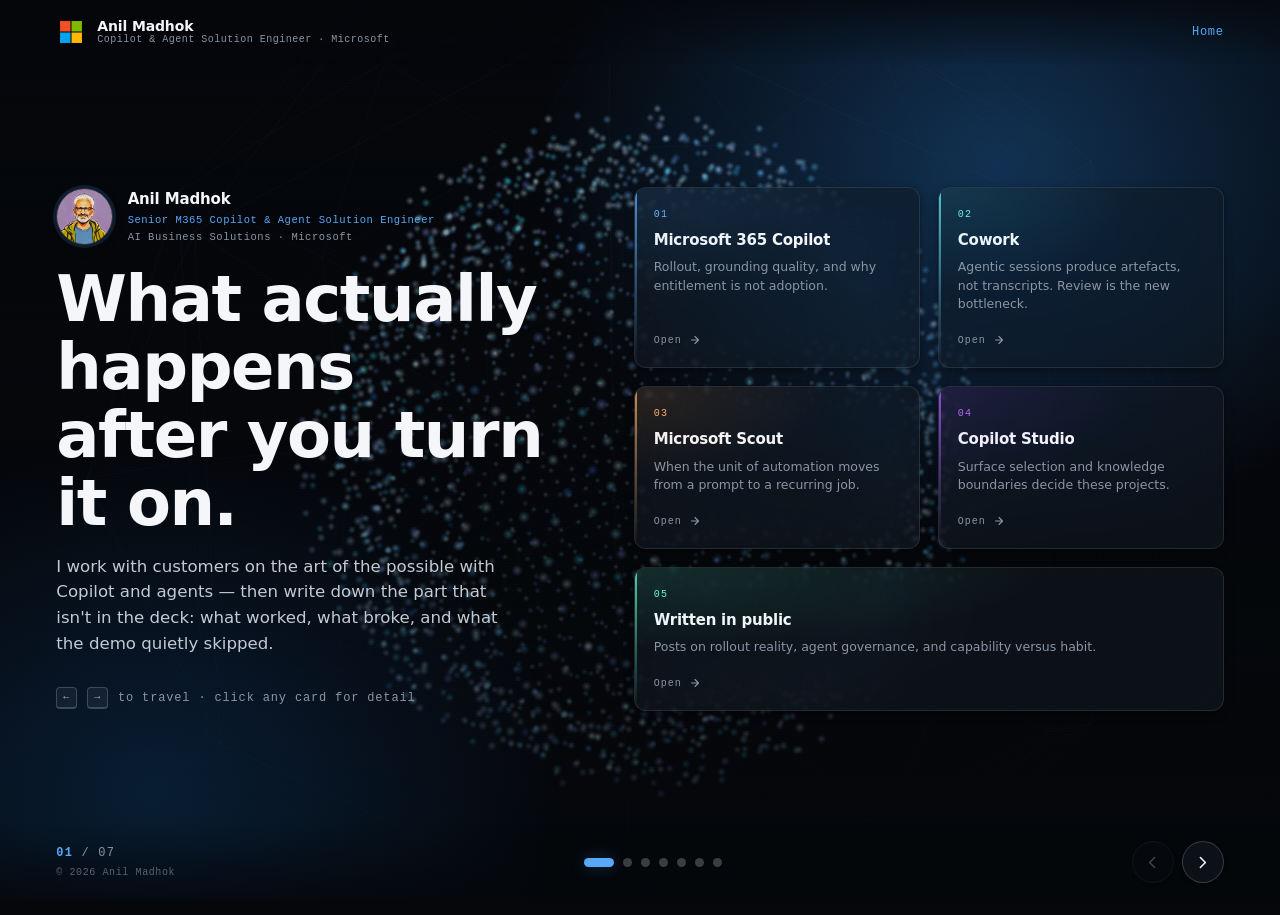
==== index.html @ be5ecc29 "Add embedded Cowork video to website - Add local MP4 asset under assets/video  - Add Cowork slide ca" ====
<!DOCTYPE html>
<html lang="en">
<head>
<meta charset="UTF-8" />
<meta name="viewport" content="width=device-width, initial-scale=1, viewport-fit=cover" />
<title>Anil Madhok — Copilot, Cowork and agents in the field</title>
<meta name="description" content="Senior M365 Copilot &amp; Agent Solution Engineer at Microsoft. Field notes from deploying Microsoft 365 Copilot, Cowork, Microsoft Scout and Copilot Studio — what worked, what broke, and what the demo quietly skipped." />
<meta name="author" content="Anil Madhok" />
<meta name="copyright" content="Anil Madhok" />
<meta name="theme-color" content="#05070b" />
<meta name="color-scheme" content="dark" />
<link rel="canonical" href="https://anil-madhok.uk/" />

<meta property="og:type" content="website" />
<meta property="og:site_name" content="Anil Madhok" />
<meta property="og:url" content="https://anil-madhok.uk/" />
<meta property="og:title" content="Anil Madhok — Copilot, Cowork and agents in the field" />
<meta property="og:description" content="What actually happens after you turn it on. Field notes from deploying Copilot and agents in real tenants." />
<meta property="og:image" content="https://anil-madhok.uk/assets/og.jpg" />
<meta property="og:image:width" content="1200" />
<meta property="og:image:height" content="630" />
<meta property="og:image:type" content="image/jpeg" />
<meta property="og:image:alt" content="Anil Madhok, Senior M365 Copilot and Agent Solution Engineer at Microsoft — what actually happens after you turn it on." />
<meta name="twitter:card" content="summary_large_image" />
<meta name="twitter:title" content="Anil Madhok — Copilot, Cowork and agents in the field" />
<meta name="twitter:description" content="What actually happens after you turn it on. Field notes from deploying Copilot and agents in real tenants." />
<meta name="twitter:image" content="https://anil-madhok.uk/assets/og.jpg" />

<script type="application/ld+json">
{
  "@context": "https://schema.org",
  "@type": "Person",
  "name": "Anil Madhok",
  "url": "https://anil-madhok.uk/",
  "image": "https://anil-madhok.uk/assets/anil.jpg",
  "jobTitle": "Senior M365 Copilot & Agent Solution Engineer",
  "description": "Helps enterprise and financial services customers move Microsoft 365 Copilot and agents from pilot to governed production — adoption, grounding quality, measurement and governance.",
  "worksFor": { "@type": "Organization", "name": "Microsoft" },
  "sameAs": ["https://www.linkedin.com/in/anilmadhok/"],
  "knowsAbout": [
    "Microsoft 365 Copilot",
    "Copilot Studio",
    "Microsoft Cowork",
    "Microsoft Scout",
    "Agent 365",
    "AI governance",
    "AI adoption",
    "Microsoft Purview",
    "Financial services"
  ]
}
</script>

<link rel="icon" href="data:image/svg+xml,%3Csvg xmlns='http://www.w3.org/2000/svg' viewBox='0 0 32 32'%3E%3Crect width='32' height='32' rx='8' fill='%232899F5'/%3E%3Cpath d='M9 22 L16 10 L23 22' stroke='%23041018' stroke-width='2.8' fill='none' stroke-linecap='round' stroke-linejoin='round'/%3E%3C/svg%3E" />
<link rel="stylesheet" href="css/deck.css?v=bce8e9ee" />
</head>

<body>
<a class="skip" href="#deck">Skip to content</a>

<!-- atmosphere: WebGL scene, hue veil, grain -->
<canvas id="bg" aria-hidden="true"></canvas>
<div class="veil" aria-hidden="true"></div>
<div class="grain" aria-hidden="true"></div>

<header class="chrome">
  <a class="brand" href="#home">
    <span class="mark" aria-hidden="true">
      <svg viewBox="0 0 23 23" width="24" height="24" role="img" aria-label="Microsoft">
        <rect x="1"  y="1"  width="10" height="10" fill="#F25022" />
        <rect x="12" y="1"  width="10" height="10" fill="#7FBA00" />
        <rect x="1"  y="12" width="10" height="10" fill="#00A4EF" />
        <rect x="12" y="12" width="10" height="10" fill="#FFB900" />
      </svg>
    </span>
    <span class="brand-txt">
      <strong>Anil Madhok</strong>
      <small>Copilot &amp; Agent Solution Engineer · Microsoft</small>
    </span>
  </a>
  <div class="chrome-right">
    <span class="now" id="now">Home</span>
  </div>
</header>

<main class="deck" id="deck" aria-roledescription="slide deck" aria-label="Field notes deck"></main>

<nav class="rail" aria-label="Deck navigation">
  <span class="rail-left">
    <span class="counter" id="counter">01 / 07</span>
    <small class="copyright">&copy; <span id="year">2026</span> Anil Madhok</small>
  </span>
  <div class="dots" id="dots" role="group" aria-label="Slides"></div>
  <div class="arrows">
    <button class="arrow" id="prev" type="button" aria-label="Previous slide"></button>
    <button class="arrow" id="next" type="button" aria-label="Next slide"></button>
  </div>
</nav>

<div class="modal" id="modal" role="dialog" aria-modal="true" aria-labelledby="m-title" aria-hidden="true">
  <div class="modal-scrim"></div>
  <div class="modal-card">
    <div class="modal-head">
      <div>
        <p class="modal-meta" id="m-meta"></p>
        <h2 id="m-title"></h2>
      </div>
      <button class="modal-close" id="m-close" type="button" aria-label="Close"></button>
    </div>
    <div class="modal-body" id="m-body"></div>
    <div class="modal-foot" id="m-foot"></div>
  </div>
</div>

<p class="sr" id="live" aria-live="polite" role="status"></p>

<!-- ── Analytics ───────────────────────────────────────────────────────────
     GoatCounter — cookieless, ~3.5 KB, no consent banner needed under
     UK PECR/GDPR because it sets no cookies and stores no personal data.

     SETUP: register the site at https://www.goatcounter.com, then put your
     code below — the "xxxx" in xxxx.goatcounter.com. While GC_CODE is empty
     nothing loads and __track() is a no-op, so the deck runs unchanged.

     Slide and card views are sent as EVENTS, not pageviews, so they stay in
     GoatCounter's Events tab and never inflate the visit count. Each is
     counted once per page load — the question worth answering is "what share
     of visitors reached this slide", not how often someone swiped back.
--------------------------------------------------------------------------- -->
<script>
(function () {
  var GC_CODE = "magicman12";   /* <-- your GoatCounter code goes here */

  var pending = [], ready = false, seen = {};

  function send(path, title) {
    try {
      window.goatcounter.count({ path: path, title: title || path, event: true });
    } catch (e) { /* analytics must never break the deck */ }
  }

  /* Deduped per page load, and safe to call before the async script lands —
     early calls queue and flush on load, so the first slide is never lost. */
  window.__track = function (path, title) {
    if (!GC_CODE || !path || seen[path]) return;
    seen[path] = 1;
    if (ready) send(path, title);
    else if (pending.length < 60) pending.push([path, title]);
  };

  if (!GC_CODE) return;

  var s = document.createElement("script");
  s.async = true;
  s.src = "https://gc.zgo.at/count.js";
  s.setAttribute("data-goatcounter", "https://" + GC_CODE + ".goatcounter.com/count");
  s.onload = function () {
    ready = true;
    for (var i = 0; i < pending.length; i++) send(pending[i][0], pending[i][1]);
    pending.length = 0;
  };
  document.head.appendChild(s);
})();
</script>

<script src="data/content.js?v=f97c8c52"></script>
<script src="js/deck.js?v=a010d265"></script>
<!-- three.js is 654 KB — 85% of the payload — and the deck is fully usable
     without it (the CSS veil is a complete fallback). Load it after the
     content has painted, then attach the atmosphere. -->
<script>
  window.addEventListener("load", function () {
    var s = document.createElement("script");
    s.src = "vendor/three.min.js?v=ccabb6c3";
    s.onload = function () {
      var t = document.createElement("script");
      t.src = "js/scene.js?v=825101ad";
      t.onload = function () { if (window.__startAtmosphere) window.__startAtmosphere(); };
      document.body.appendChild(t);
    };
    document.body.appendChild(s);
  });
</script>
</body>
</html>
---- css/deck.css ----
/* ===========================================================================
   Anil Madhok — exec deck
   Fluent 2 tokens · dark base · per-slide signature hue · fixed 100vh
   =========================================================================== */

:root {
  /* Fluent type ramp */
  --f-caption2: 10px;
  --f-caption1: 12px;
  --f-body:     14px;
  --f-sub2:     16px;
  --f-sub1:     20px;
  --f-title3:   24px;
  --f-title2:   28px;
  --f-title1:   32px;
  --f-large:    40px;

  /* Fluent corner radii */
  --r-sm: 4px;
  --r-md: 6px;
  --r-lg: 8px;
  --r-xl: 12px;
  --r-circ: 9999px;

  /* Fluent elevation (dark) */
  --sh4:  0 2px 4px rgba(0,0,0,.30), 0 0 2px rgba(0,0,0,.24);
  --sh8:  0 4px 8px rgba(0,0,0,.34), 0 0 2px rgba(0,0,0,.24);
  --sh16: 0 8px 16px rgba(0,0,0,.34), 0 0 2px rgba(0,0,0,.24);
  --sh64: 0 32px 64px rgba(0,0,0,.46), 0 0 8px rgba(0,0,0,.30);

  /* Fluent motion */
  --c-accel:  cubic-bezier(.7,0,1,.5);
  --c-decel:  cubic-bezier(.1,.9,.2,1);
  --c-ease:   cubic-bezier(.33,0,.67,1);
  --c-max:    cubic-bezier(.8,0,.2,1);
  --d-fast:   150ms;
  --d-normal: 200ms;
  --d-gentle: 250ms;
  --d-slow:   300ms;
  --d-slower: 400ms;

  /* Neutrals */
  --bg:        #05070b;
  --fg:        #f4f6f9;
  --fg-2:      #c3cad4;
  --fg-3:      #8b95a3;
  --stroke:    rgba(255,255,255,.10);
  --stroke-2:  rgba(255,255,255,.18);
  --layer:     rgba(20,26,36,.58);
  --layer-2:   rgba(26,33,45,.78);

  /* Signature hue — JS swaps --hue per slide */
  --hue: 210;
  --accent:      hsl(var(--hue) 92% 66%);
  --accent-2:    hsl(var(--hue) 78% 52%);
  --accent-soft: hsl(var(--hue) 92% 66% / .14);
  --accent-line: hsl(var(--hue) 92% 66% / .34);
  --accent-glow: hsl(var(--hue) 95% 58% / .30);

  --sans: "Segoe UI Variable Display", "Segoe UI Variable", "Segoe UI", system-ui, -apple-system, sans-serif;
  --text: "Segoe UI Variable Text", "Segoe UI", system-ui, -apple-system, sans-serif;
  --mono: ui-monospace, "Cascadia Mono", "Cascadia Code", Consolas, monospace;

  --chrome-h: 64px;
  --rail-h: 76px;
  --pad: clamp(24px, 4.4vw, 76px);
}

* { box-sizing: border-box; }

html, body {
  height: 100%;
  margin: 0;
  overflow: hidden;               /* the no-scroll contract */
  overscroll-behavior: none;
}

body {
  background: var(--bg);
  color: var(--fg);
  font-family: var(--text);
  font-size: var(--f-body);
  line-height: 1.5;
  -webkit-font-smoothing: antialiased;
  transition: --hue var(--d-slower) var(--c-ease);
}

h1, h2, h3 { font-family: var(--sans); margin: 0; letter-spacing: -.022em; line-height: 1.06; }
p { margin: 0; }
button { font: inherit; color: inherit; }

:focus-visible {
  outline: 2px solid var(--accent);
  outline-offset: 3px;
  border-radius: var(--r-sm);
}

.skip { position: fixed; left: -9999px; top: 0; z-index: 999;
  background: var(--accent); color: #000; padding: 10px 16px; border-radius: var(--r-md); }
.skip:focus { left: 16px; top: 16px; }

.sr {
  position: absolute; width: 1px; height: 1px; padding: 0; margin: -1px;
  overflow: hidden; clip: rect(0 0 0 0); white-space: nowrap; border: 0;
}

/* ── background layers ───────────────────────────────────── */

#bg {
  position: fixed; inset: 0; z-index: 0;
  display: block; width: 100%; height: 100%;
}

/* Hue veil — also the complete no-WebGL fallback. */
.veil {
  position: fixed; inset: 0; z-index: 1; pointer-events: none;
  background:
    radial-gradient(58% 68% at 78% 18%, var(--accent-glow), transparent 62%),
    radial-gradient(48% 58% at 12% 88%, hsl(var(--hue) 80% 42% / .22), transparent 66%),
    linear-gradient(180deg, rgba(5,7,11,.30), rgba(5,7,11,.86));
  transition: background var(--d-slower) var(--c-ease);
}

.grain {
  position: fixed; inset: 0; z-index: 2; pointer-events: none; opacity: .32;
  background-image:
    repeating-linear-gradient(0deg, rgba(255,255,255,.014) 0 1px, transparent 1px 3px);
}

/* ── chrome ──────────────────────────────────────────────── */

.chrome {
  position: fixed; top: 0; left: 0; right: 0; height: var(--chrome-h);
  z-index: 30; display: flex; align-items: center; gap: 16px;
  padding: 0 var(--pad);
  background: linear-gradient(180deg, rgba(5,7,11,.72), transparent);
  backdrop-filter: blur(2px);
}

.brand { display: flex; align-items: center; gap: 11px; text-decoration: none; color: inherit; }

/* Microsoft logo. Brand guidelines: never recoloured, never distorted, never
   placed inside a tinted container, and given clear space. That is why this
   has no background and no hue transition — unlike every other accent on the
   site, it must stay fixed as the slide colour changes. */
.mark {
  width: 30px; height: 30px; flex: none;
  display: grid; place-items: center;
}
.mark svg { display: block; }

.brand-txt { display: flex; flex-direction: column; line-height: 1.2; }
.brand-txt strong { font-family: var(--sans); font-size: var(--f-body); letter-spacing: -.01em; }
.brand-txt small { font-family: var(--mono); font-size: var(--f-caption2); color: var(--fg-3); letter-spacing: .05em; }

.chrome-right {
  margin-left: auto; display: flex; align-items: center; gap: 14px;
  font-family: var(--mono); font-size: var(--f-caption1); color: var(--fg-3); letter-spacing: .06em;
}
.chrome-right .now { color: var(--accent); }

/* ── deck ────────────────────────────────────────────────── */

.deck { position: relative; z-index: 10; height: 100%; }

.slide {
  position: absolute; inset: 0;
  padding: calc(var(--chrome-h) + clamp(12px, 2.2vh, 30px)) var(--pad) calc(var(--rail-h) + 10px);
  display: grid; align-content: center;
  opacity: 0; visibility: hidden; pointer-events: none;
  transform: translate3d(0, 22px, 0) scale(.985);
  transition:
    opacity var(--d-slow) var(--c-ease),
    transform var(--d-slower) var(--c-decel),
    visibility 0s linear var(--d-slower);
}

.slide.is-active {
  opacity: 1; visibility: visible; pointer-events: auto;
  transform: none;
  transition:
    opacity var(--d-slower) var(--c-decel),
    transform var(--d-slower) var(--c-decel),
    visibility 0s;
}

/* leaving backwards */
.slide.is-prev { transform: translate3d(0, -22px, 0) scale(.985); }

/* ── slide head ──────────────────────────────────────────── */

.kicker {
  font-family: var(--mono); font-size: var(--f-caption1); letter-spacing: .16em;
  text-transform: uppercase; color: var(--accent); margin-bottom: 14px;
  text-wrap: balance;
  transition: color var(--d-slower) var(--c-ease);
}

.s-title {
  font-size: clamp(28px, 4.2vw, 56px); font-weight: 640; white-space: pre-line;
  text-wrap: balance;
}

.s-lede {
  font-size: clamp(15px, 1.25vw, 18px); color: var(--fg-2); line-height: 1.55;
  max-width: 58ch; margin-top: 16px;
}

.s-head { margin-bottom: clamp(18px, 3vh, 38px); }

/* ── home ────────────────────────────────────────────────── */

.slide[data-kind="home"] {
  grid-template-columns: minmax(0, 1fr) minmax(0, 1.15fr);
  gap: clamp(28px, 5vw, 88px);
  align-content: center; align-items: center;
}

.home-copy .s-title { font-size: clamp(34px, 5vw, 68px); font-weight: 680; }
.home-copy .s-lede { font-size: clamp(15px, 1.3vw, 19px); max-width: 44ch; }

/* identity strip — portrait, name, role */
.ident {
  display: flex; align-items: center; gap: 15px;
  margin-bottom: clamp(16px, 2.4vh, 28px);
}
.ident-img {
  width: clamp(52px, 4.4vw, 66px); height: clamp(52px, 4.4vw, 66px);
  border-radius: var(--r-circ); object-fit: cover; flex: none; display: block;
  border: 1px solid var(--stroke-2);
  box-shadow: 0 0 0 3px hsl(var(--hue) 92% 60% / .16), var(--sh8);
  transition: box-shadow var(--d-slower) var(--c-ease);
}
.ident-img.is-off { display: none; }

.ident-txt { display: flex; flex-direction: column; gap: 2px; min-width: 0; }
.ident-txt strong {
  font-family: var(--sans); font-size: clamp(15px, 1.15vw, 17px);
  font-weight: 640; letter-spacing: -.01em;
}
.ident-txt span {
  font-family: var(--mono); font-size: clamp(10.5px, .8vw, 11.5px);
  letter-spacing: .05em; color: var(--fg-3); line-height: 1.42;
}
.ident-txt span:first-of-type { color: var(--accent); transition: color var(--d-slower) var(--c-ease); }

.home-hint {
  margin-top: clamp(20px, 3.4vh, 40px);
  display: flex; align-items: center; gap: 10px;
  font-family: var(--mono); font-size: var(--f-caption1); color: var(--fg-3); letter-spacing: .07em;
}
.home-hint kbd {
  font-family: var(--mono); font-size: 10px;
  border: 1px solid var(--stroke-2); border-bottom-width: 2px; border-radius: var(--r-sm);
  padding: 2px 6px; color: var(--fg-2); background: rgba(255,255,255,.05);
}

/* ── card grids ──────────────────────────────────────────── */

.cards { display: grid; gap: clamp(10px, 1.5vw, 18px); min-height: 0; }
.cards[data-n="2"] { grid-template-columns: repeat(2, minmax(0, 1fr)); }
.cards[data-n="3"] { grid-template-columns: repeat(3, minmax(0, 1fr)); }
.cards[data-n="4"] { grid-template-columns: repeat(4, minmax(0, 1fr)); }
.cards[data-n="5"] { grid-template-columns: repeat(3, minmax(0, 1fr)); }
.cards[data-n="6"] { grid-template-columns: repeat(3, minmax(0, 1fr)); }
.slide[data-kind="home"] .cards { grid-template-columns: repeat(2, minmax(0, 1fr)); }

/* Odd card count on home: let the last one span so the grid reads intentional. */
.slide[data-kind="home"] .cards[data-n="3"] .card:last-child,
.slide[data-kind="home"] .cards[data-n="5"] .card:last-child { grid-column: 1 / -1; }

/* Cards on note slides carry the frame — give them real presence. */
.slide[data-kind="cards"] .card { min-height: clamp(190px, 29vh, 290px); }
.slide[data-kind="cards"] .cards[data-n="5"] .card,
.slide[data-kind="cards"] .cards[data-n="6"] .card { min-height: clamp(150px, 21vh, 210px); }

/* ── dense variant ───────────────────────────────────────
   Same visual language, more of it. Used where the slide is an index
   (Posts) rather than an argument. Four columns, tighter type, and the
   slide head gives up vertical space so the grid can have it.       */

.slide[data-dense] .s-head { margin-bottom: clamp(12px, 1.8vh, 22px); }
.slide[data-dense] .s-title { font-size: clamp(26px, 3.4vw, 44px); }
.slide[data-dense] .s-lede { font-size: clamp(13.5px, 1vw, 15.5px); margin-top: 10px; }
.slide[data-dense] .kicker { margin-bottom: 10px; }

.cards[data-dense] { grid-template-columns: repeat(4, minmax(0, 1fr)) !important; gap: clamp(8px, .85vw, 13px); }

.slide[data-kind="cards"] .cards[data-dense] .card {
  min-height: 0;
  padding: clamp(11px, .95vw, 15px);
  gap: 6px;
  border-radius: var(--r-lg);
}
.cards[data-dense] .c-meta { font-size: 9px; letter-spacing: .1em; }
.cards[data-dense] .c-title {
  font-size: clamp(13px, .95vw, 15px); line-height: 1.2;
  -webkit-line-clamp: 3; line-clamp: 3;
}
.cards[data-dense] .c-teaser {
  font-size: clamp(11.5px, .78vw, 12.5px); line-height: 1.4;
  -webkit-line-clamp: 2; line-clamp: 2;
}
.cards[data-dense] .c-go { padding-top: 7px; font-size: 9px; }
.cards[data-dense] .c-go svg { width: 10px; height: 10px; }
.cards[data-dense] .card::after { width: 2px; }

/* Short viewports: 12 dense rows can't hold meta + title + teaser without
   clipping mid-line. Drop the teaser first (the modal still has it), then
   tighten the title. Better to show less than to show half a sentence. */
@media (max-height: 800px) {
  .cards[data-dense] .c-teaser { display: none; }
  .cards[data-dense] .c-title { -webkit-line-clamp: 2; line-clamp: 2; }
}
@media (max-height: 660px) {
  .slide[data-dense] .s-lede { display: none; }
  .cards[data-dense] .c-title { font-size: 12.5px; }
}

.card {
  position: relative; text-align: left; cursor: pointer;
  display: flex; flex-direction: column; gap: 9px; min-height: 0;
  padding: clamp(14px, 1.5vw, 22px);
  border: 1px solid var(--stroke); border-radius: var(--r-xl);
  background: var(--layer);
  backdrop-filter: blur(22px) saturate(150%);
  box-shadow: var(--sh8);
  overflow: hidden;
  transition:
    transform var(--d-normal) var(--c-decel),
    border-color var(--d-normal) var(--c-ease),
    box-shadow var(--d-normal) var(--c-ease),
    background var(--d-normal) var(--c-ease);
}

/* hue wash keyed to each card's own hue */
.card::before {
  content: ""; position: absolute; inset: 0; pointer-events: none;
  background: radial-gradient(120% 100% at 0% 0%, hsl(var(--c-hue, var(--hue)) 92% 62% / .13), transparent 58%);
  opacity: .9; transition: opacity var(--d-normal) var(--c-ease);
}
.card::after {
  content: ""; position: absolute; left: 0; top: 0; bottom: 0; width: 2px;
  background: linear-gradient(180deg, hsl(var(--c-hue, var(--hue)) 92% 66%), transparent);
  opacity: .8;
}

.card:hover, .card:focus-visible {
  transform: translateY(-3px);
  border-color: hsl(var(--c-hue, var(--hue)) 92% 66% / .5);
  box-shadow: var(--sh16), 0 0 34px hsl(var(--c-hue, var(--hue)) 92% 58% / .18);
  background: var(--layer-2);
}
.card:hover::before { opacity: 1; }
.card:active { transform: translateY(-1px); }

.c-meta {
  font-family: var(--mono); font-size: var(--f-caption2); letter-spacing: .13em;
  text-transform: uppercase; color: hsl(var(--c-hue, var(--hue)) 92% 70%);
  display: flex; align-items: center; gap: 8px;
}

.c-title {
  font-family: var(--sans); font-size: clamp(15px, 1.15vw, 19px); font-weight: 620;
  line-height: 1.22; letter-spacing: -.015em;
  display: -webkit-box; -webkit-line-clamp: 3; line-clamp: 3; -webkit-box-orient: vertical; overflow: hidden;
}

.c-teaser {
  font-size: clamp(12.5px, .92vw, 14px); color: var(--fg-3); line-height: 1.48;
  display: -webkit-box; -webkit-line-clamp: 3; line-clamp: 3; -webkit-box-orient: vertical; overflow: hidden;
}

.c-go {
  margin-top: auto; padding-top: 10px;
  font-family: var(--mono); font-size: var(--f-caption2); letter-spacing: .1em;
  color: var(--fg-3); display: flex; align-items: center; gap: 7px;
  transition: color var(--d-normal) var(--c-ease), gap var(--d-normal) var(--c-decel);
}
.card:hover .c-go { color: hsl(var(--c-hue, var(--hue)) 92% 70%); gap: 11px; }
.c-go svg { width: 12px; height: 12px; }

/* ── statement slide ─────────────────────────────────────── */

.slide[data-kind="statement"] { justify-items: center; text-align: center; }
.slide[data-kind="statement"] .s-title {
  font-size: clamp(32px, 5.4vw, 76px); font-weight: 680; max-width: 18ch;
}
.slide[data-kind="statement"] .s-lede { margin-inline: auto; text-align: center; max-width: 62ch; }

.facts {
  list-style: none; padding: clamp(22px, 3.6vh, 44px) 0 0; margin: clamp(22px, 3.6vh, 44px) 0 0;
  border-top: 1px solid var(--stroke);
  display: grid; grid-template-columns: repeat(3, 1fr); gap: clamp(16px, 2.4vw, 40px);
  max-width: 940px; width: 100%;
}
.facts li { text-align: left; }
.facts b {
  display: block; font-family: var(--mono); font-size: var(--f-caption1);
  letter-spacing: .12em; text-transform: uppercase; color: var(--accent); margin-bottom: 7px; font-weight: 600;
}
.facts span { font-size: clamp(13px, 1vw, 14.5px); color: var(--fg-3); line-height: 1.5; }

/* ── connect slide ───────────────────────────────────────── */

.slide[data-kind="connect"] { justify-items: center; text-align: center; }
.slide[data-kind="connect"] .s-title { font-size: clamp(32px, 5vw, 68px); font-weight: 680; }
.slide[data-kind="connect"] .s-lede { margin-inline: auto; text-align: center; }

.actions { display: flex; flex-wrap: wrap; gap: 12px; justify-content: center; margin-top: clamp(24px, 4vh, 44px); }

.btn {
  display: inline-flex; align-items: center; gap: 9px;
  padding: 11px 22px; border-radius: var(--r-md);
  font-family: var(--sans); font-size: var(--f-body); font-weight: 600;
  text-decoration: none; cursor: pointer; border: 1px solid transparent;
  transition: transform var(--d-fast) var(--c-decel), background var(--d-normal) var(--c-ease),
              border-color var(--d-normal) var(--c-ease), box-shadow var(--d-normal) var(--c-ease);
}
.btn-1 {
  background: linear-gradient(135deg, var(--accent), var(--accent-2));
  color: #04070d; box-shadow: 0 0 28px var(--accent-glow);
}
.btn-1:hover { transform: translateY(-2px); box-shadow: 0 0 40px var(--accent-glow); }
.btn-2 { border-color: var(--stroke-2); background: var(--layer); color: var(--fg); backdrop-filter: blur(18px); }
.btn-2:hover { transform: translateY(-2px); border-color: var(--accent-line); }
.btn[aria-disabled="true"] { opacity: .45; pointer-events: none; }

.fine {
  margin-top: clamp(22px, 4vh, 44px); font-size: var(--f-caption1);
  color: var(--fg-3); max-width: 64ch;
}

/* ── rail: dots + arrows ─────────────────────────────────── */

.rail {
  position: fixed; left: 0; right: 0; bottom: 0; height: var(--rail-h);
  z-index: 30; display: flex; align-items: center; gap: 20px;
  padding: 0 var(--pad);
  background: linear-gradient(0deg, rgba(5,7,11,.76), transparent);
}

.dots { display: flex; align-items: center; gap: 9px; margin: 0 auto; }

.dot {
  position: relative; width: 9px; height: 9px; padding: 0; cursor: pointer;
  border: 0; border-radius: var(--r-circ);
  background: rgba(255,255,255,.22);
  transition: background var(--d-normal) var(--c-ease), width var(--d-gentle) var(--c-decel);
}
.dot:hover { background: rgba(255,255,255,.5); }
.dot[aria-current="true"] { width: 30px; background: var(--accent); box-shadow: 0 0 16px var(--accent-glow); }

.dot-tip {
  position: absolute; bottom: calc(100% + 12px); left: 50%; transform: translateX(-50%);
  font-family: var(--mono); font-size: var(--f-caption2); letter-spacing: .08em; white-space: nowrap;
  padding: 5px 9px; border-radius: var(--r-sm);
  background: var(--layer-2); border: 1px solid var(--stroke); color: var(--fg-2);
  backdrop-filter: blur(18px); box-shadow: var(--sh8);
  opacity: 0; pointer-events: none; transition: opacity var(--d-fast) var(--c-ease);
}
.dot:hover .dot-tip, .dot:focus-visible .dot-tip { opacity: 1; }

.arrows { display: flex; gap: 8px; }

.arrow {
  width: 42px; height: 42px; display: grid; place-items: center; cursor: pointer;
  border: 1px solid var(--stroke-2); border-radius: var(--r-circ);
  background: var(--layer); backdrop-filter: blur(20px); box-shadow: var(--sh4);
  transition: transform var(--d-fast) var(--c-decel), border-color var(--d-normal) var(--c-ease),
              background var(--d-normal) var(--c-ease), opacity var(--d-normal) var(--c-ease);
}
.arrow svg { width: 17px; height: 17px; }
.arrow:hover:not(:disabled) { border-color: var(--accent-line); background: var(--layer-2); transform: scale(1.07); }
.arrow:disabled { opacity: .26; cursor: default; }

.rail-left { display: flex; flex-direction: column; gap: 3px; min-width: 118px; }

.counter {
  font-family: var(--mono); font-size: var(--f-caption1); color: var(--fg-3); letter-spacing: .1em;
}
.counter b { color: var(--accent); font-weight: 600; }

.copyright {
  font-family: var(--mono); font-size: 10px; letter-spacing: .06em;
  color: var(--fg-3); opacity: .62; white-space: nowrap;
}

/* ── modal ───────────────────────────────────────────────── */

.modal {
  position: fixed; inset: 0; z-index: 60;
  display: grid; place-items: center; padding: clamp(16px, 4vh, 48px);
  opacity: 0; visibility: hidden;
  transition: opacity var(--d-gentle) var(--c-ease), visibility 0s linear var(--d-gentle);
}
.modal.is-open { opacity: 1; visibility: visible; transition: opacity var(--d-gentle) var(--c-decel), visibility 0s; }

.modal-scrim {
  position: absolute; inset: 0;
  background: rgba(3,5,9,.66); backdrop-filter: blur(10px) saturate(120%);
}

.modal-card {
  position: relative; width: min(760px, 100%); max-height: 100%;
  display: flex; flex-direction: column;
  border: 1px solid var(--stroke-2); border-radius: var(--r-xl);
  background: linear-gradient(180deg, rgba(28,35,48,.94), rgba(16,21,30,.96));
  backdrop-filter: blur(40px) saturate(160%);
  box-shadow: var(--sh64), 0 0 60px hsl(var(--m-hue, var(--hue)) 92% 50% / .16);
  transform: translateY(16px) scale(.97);
  transition: transform var(--d-slow) var(--c-decel);
  overflow: hidden;
}
.modal.is-open .modal-card { transform: none; }

.modal-card::before {
  content: ""; position: absolute; inset: 0 0 auto; height: 3px;
  background: linear-gradient(90deg, hsl(var(--m-hue, var(--hue)) 92% 64%), transparent);
}

.modal-head {
  padding: clamp(22px, 3vw, 34px) clamp(22px, 3vw, 34px) 16px;
  display: flex; gap: 18px; align-items: flex-start;
  border-bottom: 1px solid var(--stroke);
}
.modal-head h2 {
  font-size: clamp(20px, 2.2vw, 28px); font-weight: 640; line-height: 1.18; letter-spacing: -.02em;
}
.modal-meta {
  font-family: var(--mono); font-size: var(--f-caption2); letter-spacing: .13em;
  text-transform: uppercase; color: hsl(var(--m-hue, var(--hue)) 92% 70%); margin-bottom: 10px;
}

.modal-close {
  flex: none; width: 34px; height: 34px; display: grid; place-items: center; cursor: pointer;
  border: 1px solid var(--stroke); border-radius: var(--r-md); background: rgba(255,255,255,.04);
  transition: background var(--d-fast) var(--c-ease), border-color var(--d-fast) var(--c-ease);
}
.modal-close:hover { background: rgba(255,255,255,.11); border-color: var(--stroke-2); }
.modal-close svg { width: 15px; height: 15px; }

.modal-body {
  padding: clamp(20px, 2.6vw, 30px) clamp(22px, 3vw, 34px);
  overflow-y: auto;                 /* depth is allowed to scroll — slides are not */
  overscroll-behavior: contain;
}
.modal-body p {
  font-size: clamp(14.5px, 1.05vw, 16.5px); line-height: 1.66; color: var(--fg-2);
  margin-bottom: 15px;
}
.modal-body p:last-of-type { margin-bottom: 0; }

.modal-take {
  margin-top: 22px; padding: 16px 18px; border-radius: var(--r-lg);
  background: hsl(var(--m-hue, var(--hue)) 92% 60% / .10);
  border: 1px solid hsl(var(--m-hue, var(--hue)) 92% 60% / .26);
}
.modal-take b {
  display: block; font-family: var(--mono); font-size: var(--f-caption2); letter-spacing: .14em;
  text-transform: uppercase; color: hsl(var(--m-hue, var(--hue)) 92% 72%); margin-bottom: 7px;
}
.modal-take span { font-size: var(--f-body); color: var(--fg-2); line-height: 1.55; }

/* multi-part series listing */
.parts { list-style: none; counter-reset: part; margin: 22px 0 0; padding: 0; }
.parts li {
  counter-increment: part;
  display: flex; gap: 12px; align-items: baseline;
  padding: 10px 0; border-top: 1px solid var(--stroke);
}
.parts li:first-child { border-top: 0; }
.parts li::before {
  content: counter(part, decimal-leading-zero);
  font-family: var(--mono); font-size: var(--f-caption2); letter-spacing: .08em;
  color: hsl(var(--m-hue, var(--hue)) 92% 68%); flex: none; min-width: 20px;
}
.parts a, .parts span { font-size: 14.5px; line-height: 1.45; color: var(--fg-2); text-decoration: none; }
.parts a:hover { color: hsl(var(--m-hue, var(--hue)) 92% 74%); text-decoration: underline; }

.modal-foot {
  padding: 16px clamp(22px, 3vw, 34px); border-top: 1px solid var(--stroke);
  display: flex; align-items: center; gap: 10px; flex-wrap: wrap;
}
.tag {
  font-family: var(--mono); font-size: var(--f-caption2); letter-spacing: .08em;
  padding: 4px 10px; border-radius: var(--r-circ);
  border: 1px solid var(--stroke); background: rgba(255,255,255,.04); color: var(--fg-3);
}
.stat {
  font-family: var(--mono); font-size: var(--f-caption2); letter-spacing: .06em;
  color: hsl(var(--m-hue, var(--hue)) 92% 70%); opacity: .9;
}
.modal-link {
  margin-left: auto; font-family: var(--mono); font-size: var(--f-caption1); letter-spacing: .07em;
  color: hsl(var(--m-hue, var(--hue)) 92% 70%); text-decoration: none;
  display: inline-flex; align-items: center; gap: 7px; white-space: nowrap;
  background: none; border: 0; cursor: pointer; padding: 0;
}
.modal-link svg { width: 13px; height: 13px; flex: none; }
.modal-link:hover { text-decoration: underline; }
.modal-link.is-off { color: var(--fg-3); pointer-events: none; }

/* ── reduced motion ──────────────────────────────────────── */

@media (prefers-reduced-motion: reduce) {
  *, *::before, *::after {
    animation-duration: .01ms !important;
    transition-duration: .01ms !important;
  }
  .slide { transform: none !important; }
  .modal-card { transform: none !important; }
}

/* ── stack mode: phones and very short viewports ─────────── */

html.stack, html.stack body { overflow: auto; height: auto; }

html.stack #bg { display: none; }
html.stack .veil { position: fixed; }

html.stack .deck { height: auto; }

html.stack .slide {
  position: static; opacity: 1; visibility: visible; pointer-events: auto;
  transform: none; min-height: auto;
  padding: 40px var(--pad) 48px;
  border-bottom: 1px solid var(--stroke);
  grid-template-columns: 1fr !important;
  gap: 28px;
}
html.stack .slide:first-of-type { padding-top: calc(var(--chrome-h) + 32px); }

html.stack .cards { grid-template-columns: 1fr !important; }
html.stack .c-title, html.stack .c-teaser { -webkit-line-clamp: unset; line-clamp: unset; }
html.stack .facts { grid-template-columns: 1fr; }
html.stack .rail { position: sticky; }
html.stack .arrows, html.stack .counter { display: none; }
html.stack .dots { margin: 0 auto; }
html.stack .home-hint { display: none; }
html.stack .slide[data-kind="statement"],
html.stack .slide[data-kind="connect"] { text-align: left; justify-items: start; }
html.stack .slide[data-kind="statement"] .s-lede,
html.stack .slide[data-kind="connect"] .s-lede { text-align: left; margin-inline: 0; }
html.stack .actions { justify-content: flex-start; }
/* The identity block sits directly below the chrome here and carries the full
   role, so the header's copy would just be a wrapped duplicate. */
html.stack .brand-txt small { display: none; }

/* Stacked home on a short viewport: reclaim the last few pixels rather than
   letting the copy block push the card grid past the fold. */
@media (max-width: 1080px) and (max-height: 820px) {
  .slide[data-kind="home"] { gap: 14px; }
  .slide[data-kind="home"] .s-title { font-size: clamp(26px, 4vw, 36px); }
  .slide[data-kind="home"] .s-lede { font-size: 14px; margin-top: 10px; }
  .ident { margin-bottom: 10px; }
  .ident-img { width: 48px; height: 48px; }
  /* Five home cards stack into three rows here — compact them the same way
     the dense Posts grid compacts, so the copy block isn't what gets cut. */
  .slide[data-kind="home"] .card { padding: 12px 14px; gap: 5px; }
  .slide[data-kind="home"] .c-teaser { display: none; }
  .slide[data-kind="home"] .c-title { font-size: 15px; -webkit-line-clamp: 2; line-clamp: 2; }
  .slide[data-kind="home"] .c-go { padding-top: 6px; }
}

/* ── compact heights ─────────────────────────────────────── */

@media (max-height: 780px) {
  :root { --rail-h: 64px; --chrome-h: 56px; }
  .s-lede { font-size: 14px; margin-top: 12px; }
  .card { gap: 7px; }
  .c-teaser { -webkit-line-clamp: 2; line-clamp: 2; }
}

@media (max-height: 640px) {
  .slide[data-kind="home"] .home-hint { display: none; }
  .facts { padding-top: 18px; margin-top: 18px; }
}

@media (max-width: 1080px) {
  .slide[data-kind="home"] { grid-template-columns: 1fr; gap: 24px; }
  /* Stacked home puts copy above the cards, so the copy block has to give. */
  .slide[data-kind="home"] .s-title { font-size: clamp(28px, 4.6vw, 44px); }
  .slide[data-kind="home"] .home-hint { display: none; }
  .ident { margin-bottom: 14px; }
  .cards[data-n="5"], .cards[data-n="6"] { grid-template-columns: repeat(2, minmax(0, 1fr)); }
  .cards[data-n="3"] { grid-template-columns: repeat(3, minmax(0, 1fr)); }
  .cards[data-n="4"] { grid-template-columns: repeat(2, minmax(0, 1fr)); }
  .cards[data-dense] { grid-template-columns: repeat(3, minmax(0, 1fr)) !important; }
}

html.stack .cards[data-dense] { grid-template-columns: 1fr !important; }
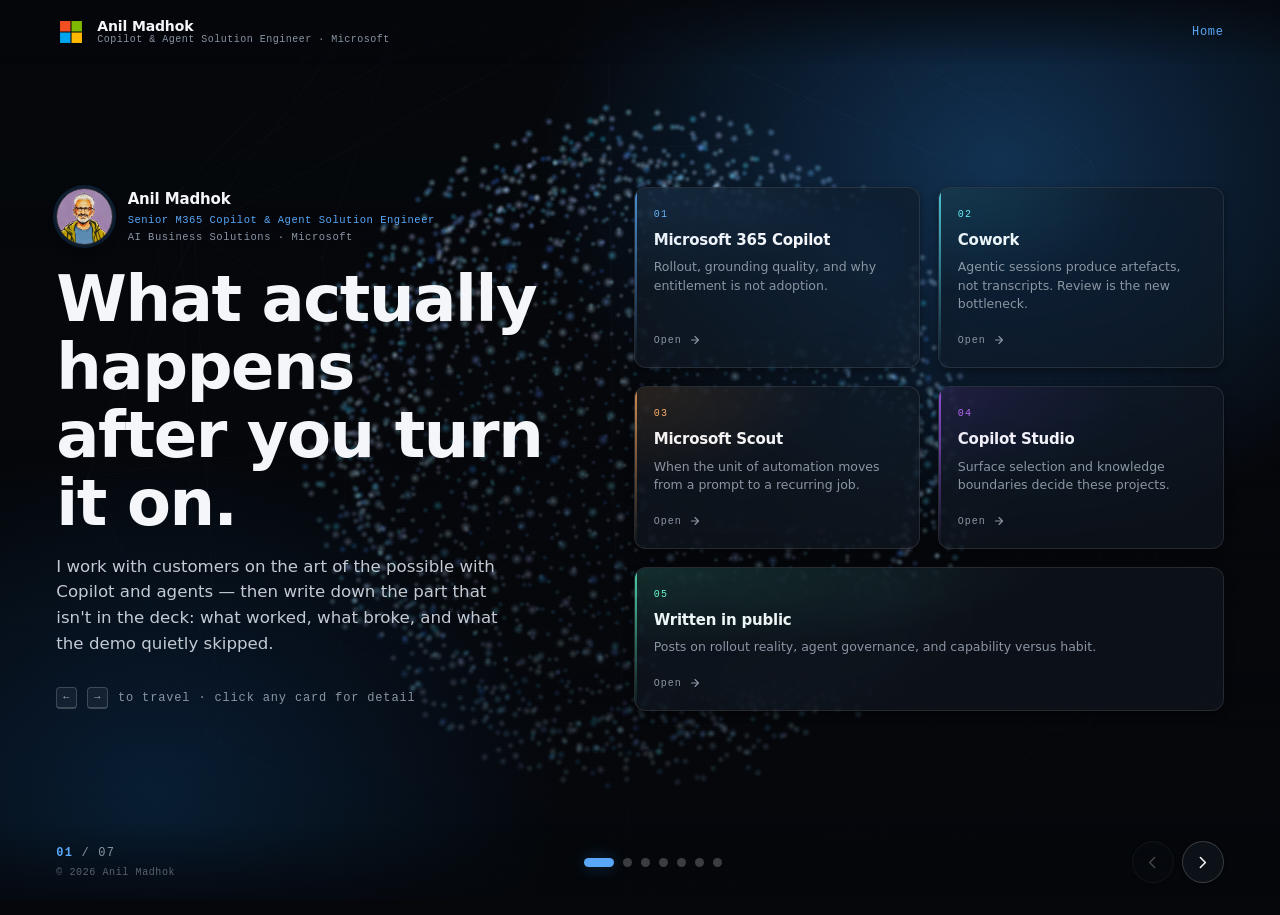
==== commit f6c25e7f: "Refine Cowork video card copy - Shorten title to Copilot Cowork  - Replace teaser/body text with upd" ====
--- a/index.html
+++ b/index.html
@@ -163,7 +163,7 @@
 })();
 </script>
 
-<script src="data/content.js?v=f97c8c52"></script>
+<script src="data/content.js?v=e593007a"></script>
 <script src="js/deck.js?v=a010d265"></script>
 <!-- three.js is 654 KB — 85% of the payload — and the deck is fully usable
      without it (the CSS veil is a complete fallback). Load it after the
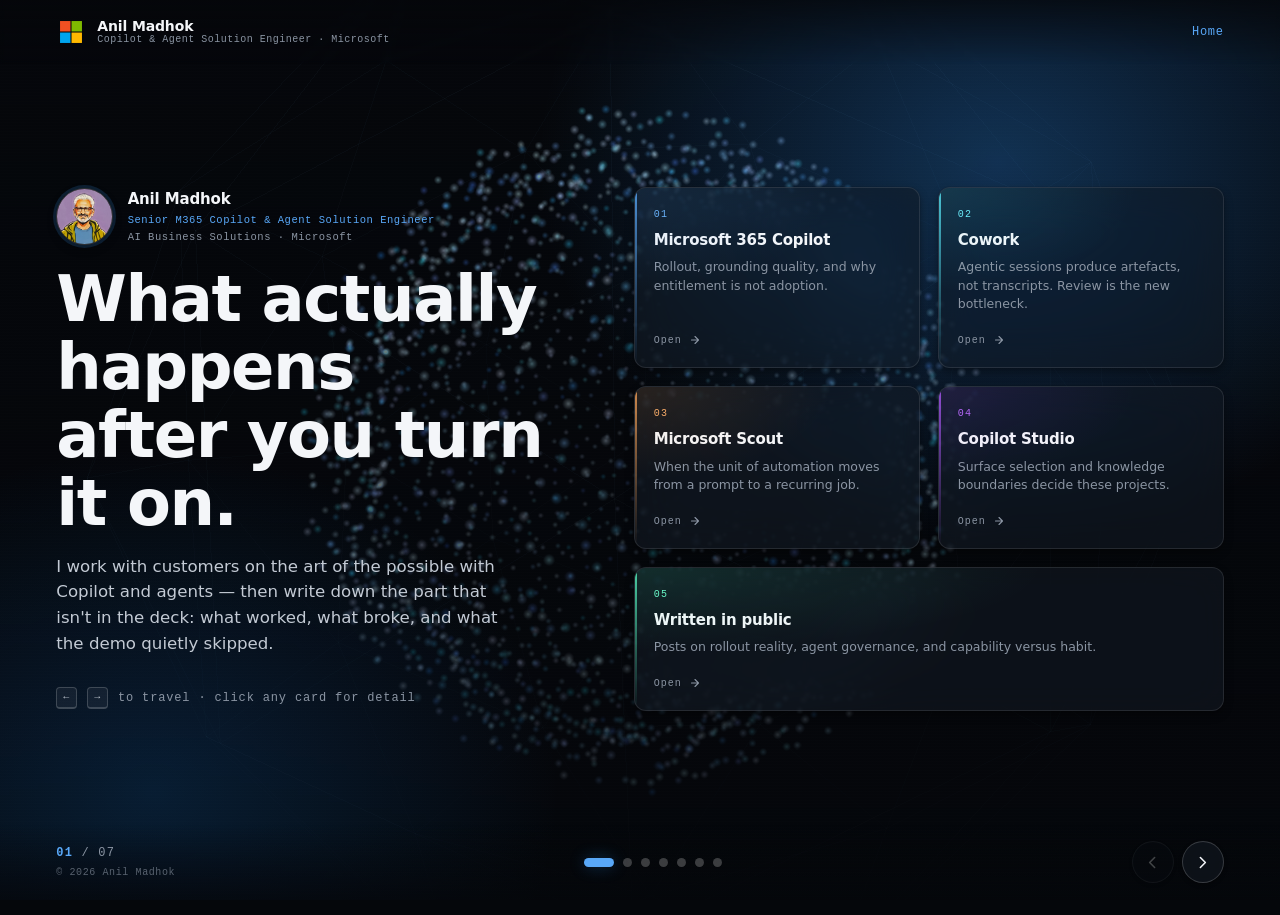
==== commit 09e56754: "Add new Field Notes post to Written in public - Add 10 Nov 2026 Cowork Field Notes card as newest it" ====
--- a/index.html
+++ b/index.html
@@ -163,7 +163,7 @@
 })();
 </script>
 
-<script src="data/content.js?v=e593007a"></script>
+<script src="data/content.js?v=0efc56a2"></script>
 <script src="js/deck.js?v=a010d265"></script>
 <!-- three.js is 654 KB — 85% of the payload — and the deck is fully usable
      without it (the CSS veil is a complete fallback). Load it after the
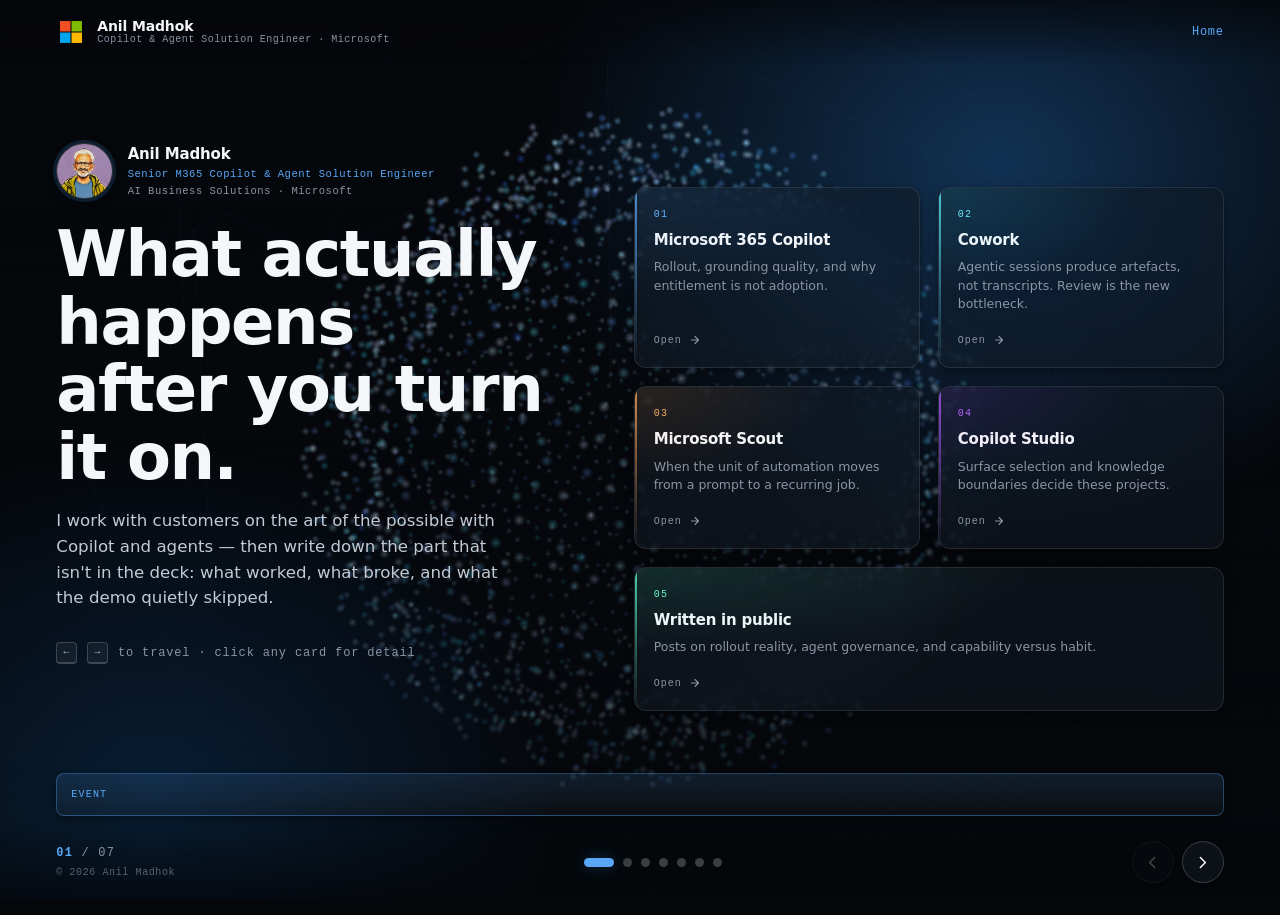
==== commit 70b4eb15: "Convert home Ignite note into rolling ticker banner - Render home banner as full-width ticker across" ====
--- a/index.html
+++ b/index.html
@@ -52,7 +52,7 @@
 </script>
 
 <link rel="icon" href="data:image/svg+xml,%3Csvg xmlns='http://www.w3.org/2000/svg' viewBox='0 0 32 32'%3E%3Crect width='32' height='32' rx='8' fill='%232899F5'/%3E%3Cpath d='M9 22 L16 10 L23 22' stroke='%23041018' stroke-width='2.8' fill='none' stroke-linecap='round' stroke-linejoin='round'/%3E%3C/svg%3E" />
-<link rel="stylesheet" href="css/deck.css?v=bce8e9ee" />
+<link rel="stylesheet" href="css/deck.css?v=cf3ce8d0" />
 </head>
 
 <body>
@@ -163,8 +163,8 @@
 })();
 </script>
 
-<script src="data/content.js?v=0efc56a2"></script>
-<script src="js/deck.js?v=a010d265"></script>
+<script src="data/content.js?v=1221c852"></script>
+<script src="js/deck.js?v=4910424a"></script>
 <!-- three.js is 654 KB — 85% of the payload — and the deck is fully usable
      without it (the CSS veil is a complete fallback). Load it after the
      content has painted, then attach the atmosphere. -->
--- a/css/deck.css
+++ b/css/deck.css
@@ -218,6 +218,7 @@
 
 .home-copy .s-title { font-size: clamp(34px, 5vw, 68px); font-weight: 680; }
 .home-copy .s-lede { font-size: clamp(15px, 1.3vw, 19px); max-width: 44ch; }
+.home-copy { display: flex; flex-direction: column; min-height: min(68vh, 640px); }
 
 /* identity strip — portrait, name, role */
 .ident {
@@ -253,6 +254,56 @@
   font-family: var(--mono); font-size: 10px;
   border: 1px solid var(--stroke-2); border-bottom-width: 2px; border-radius: var(--r-sm);
   padding: 2px 6px; color: var(--fg-2); background: rgba(255,255,255,.05);
+}
+
+.home-banner {
+  position: absolute;
+  left: var(--pad);
+  right: var(--pad);
+  bottom: calc(var(--rail-h) + 8px);
+  display: flex;
+  align-items: center;
+  gap: 12px;
+  padding: 10px 14px;
+  border: 1px solid var(--accent-line);
+  border-radius: var(--r-lg);
+  background: linear-gradient(180deg, var(--accent-soft), rgba(255,255,255,.03));
+  box-shadow: var(--sh8);
+  text-decoration: none;
+  color: var(--fg);
+  overflow: hidden;
+  transition: transform var(--d-gentle) var(--c-ease), border-color var(--d-gentle) var(--c-ease), box-shadow var(--d-gentle) var(--c-ease);
+}
+.home-banner:hover { transform: translateY(-1px); border-color: hsl(var(--hue) 92% 66% / .56); box-shadow: var(--sh16); }
+.home-banner-kicker {
+  font-family: var(--mono);
+  font-size: var(--f-caption2);
+  letter-spacing: .12em;
+  text-transform: uppercase;
+  color: var(--accent);
+}
+.home-banner-text {
+  font-size: clamp(14px, 1.08vw, 16px);
+  line-height: 1.4;
+}
+.home-banner-track {
+  flex: 1;
+  min-width: 0;
+  overflow: hidden;
+  white-space: nowrap;
+  mask-image: linear-gradient(90deg, transparent 0, #000 4%, #000 96%, transparent 100%);
+}
+.home-banner-track span {
+  display: inline-block;
+  padding-left: 100%;
+  font-size: clamp(13px, .95vw, 15px);
+  letter-spacing: .01em;
+  animation: homeTicker 18s linear infinite;
+}
+.home-banner:hover .home-banner-track span { animation-play-state: paused; }
+@keyframes homeTicker {
+  from { transform: translateX(0); }
+  to { transform: translateX(-100%); }
 }
 
 /* ── card grids ──────────────────────────────────────────── */
@@ -638,6 +689,13 @@
 html.stack .arrows, html.stack .counter { display: none; }
 html.stack .dots { margin: 0 auto; }
 html.stack .home-hint { display: none; }
+html.stack .home-banner {
+  position: static;
+  left: auto;
+  right: auto;
+  bottom: auto;
+  margin-top: 6px;
+}
 html.stack .slide[data-kind="statement"],
 html.stack .slide[data-kind="connect"] { text-align: left; justify-items: start; }
 html.stack .slide[data-kind="statement"] .s-lede,
@@ -683,6 +741,7 @@
   .slide[data-kind="home"] .s-title { font-size: clamp(28px, 4.6vw, 44px); }
   .slide[data-kind="home"] .home-hint { display: none; }
   .ident { margin-bottom: 14px; }
+  .home-banner-kicker { display: none; }
   .cards[data-n="5"], .cards[data-n="6"] { grid-template-columns: repeat(2, minmax(0, 1fr)); }
   .cards[data-n="3"] { grid-template-columns: repeat(3, minmax(0, 1fr)); }
   .cards[data-n="4"] { grid-template-columns: repeat(2, minmax(0, 1fr)); }
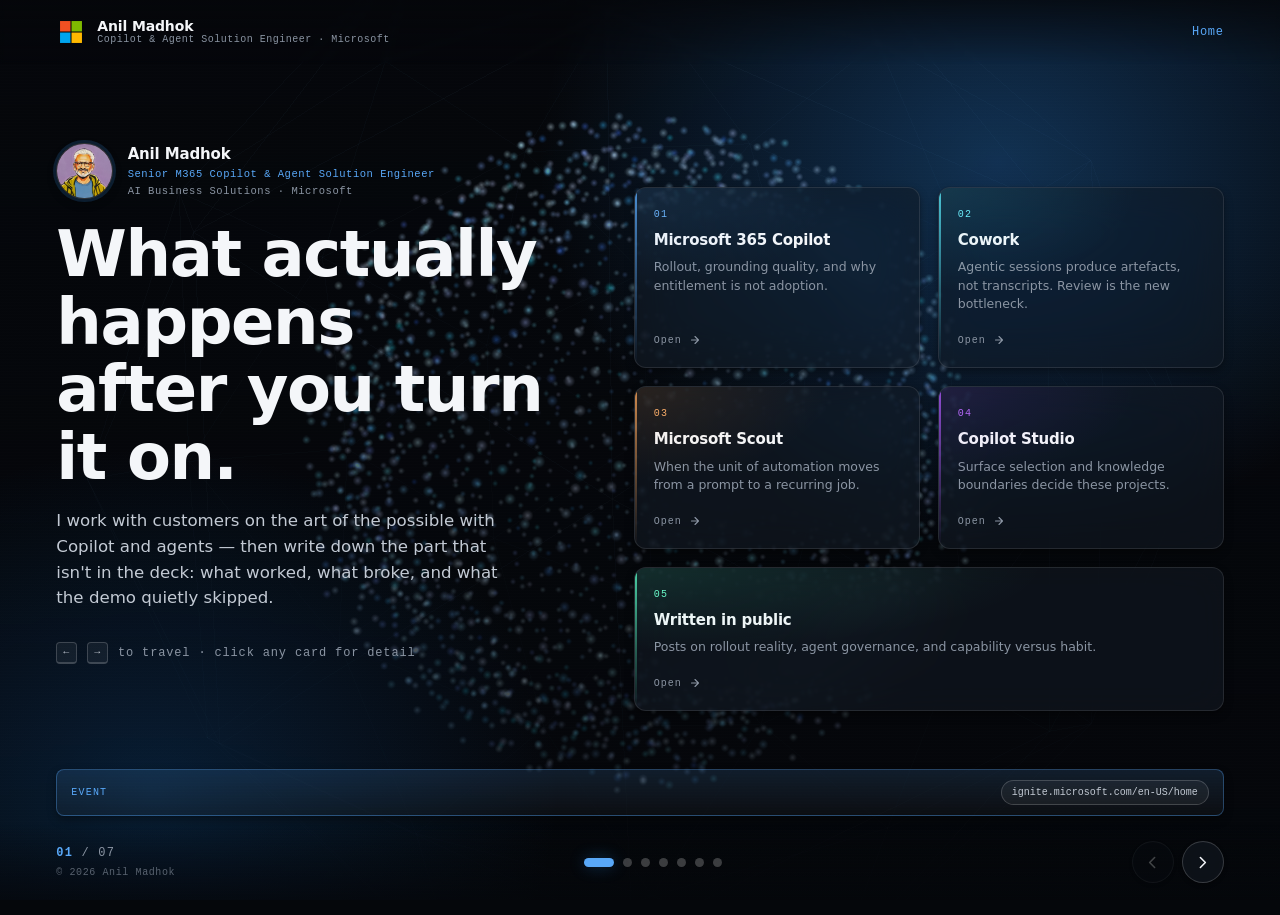
==== commit f70006c0: "Add visible Ignite URL to rolling home banner - Show explicit clickable URL label alongside ticker t" ====
--- a/index.html
+++ b/index.html
@@ -52,7 +52,7 @@
 </script>
 
 <link rel="icon" href="data:image/svg+xml,%3Csvg xmlns='http://www.w3.org/2000/svg' viewBox='0 0 32 32'%3E%3Crect width='32' height='32' rx='8' fill='%232899F5'/%3E%3Cpath d='M9 22 L16 10 L23 22' stroke='%23041018' stroke-width='2.8' fill='none' stroke-linecap='round' stroke-linejoin='round'/%3E%3C/svg%3E" />
-<link rel="stylesheet" href="css/deck.css?v=cf3ce8d0" />
+<link rel="stylesheet" href="css/deck.css?v=c14575dd" />
 </head>
 
 <body>
@@ -163,8 +163,8 @@
 })();
 </script>
 
-<script src="data/content.js?v=1221c852"></script>
-<script src="js/deck.js?v=4910424a"></script>
+<script src="data/content.js?v=a6bdb2ce"></script>
+<script src="js/deck.js?v=a09e9501"></script>
 <!-- three.js is 654 KB — 85% of the payload — and the deck is fully usable
      without it (the CSS veil is a complete fallback). Load it after the
      content has painted, then attach the atmosphere. -->
--- a/css/deck.css
+++ b/css/deck.css
@@ -300,6 +300,16 @@
   letter-spacing: .01em;
   animation: homeTicker 18s linear infinite;
 }
+.home-banner-url {
+  flex: none;
+  font-family: var(--mono);
+  font-size: var(--f-caption2);
+  color: var(--fg-2);
+  border: 1px solid var(--stroke-2);
+  border-radius: var(--r-circ);
+  padding: 4px 10px;
+  background: rgba(255,255,255,.05);
+}
 .home-banner:hover .home-banner-track span { animation-play-state: paused; }
 @keyframes homeTicker {
   from { transform: translateX(0); }
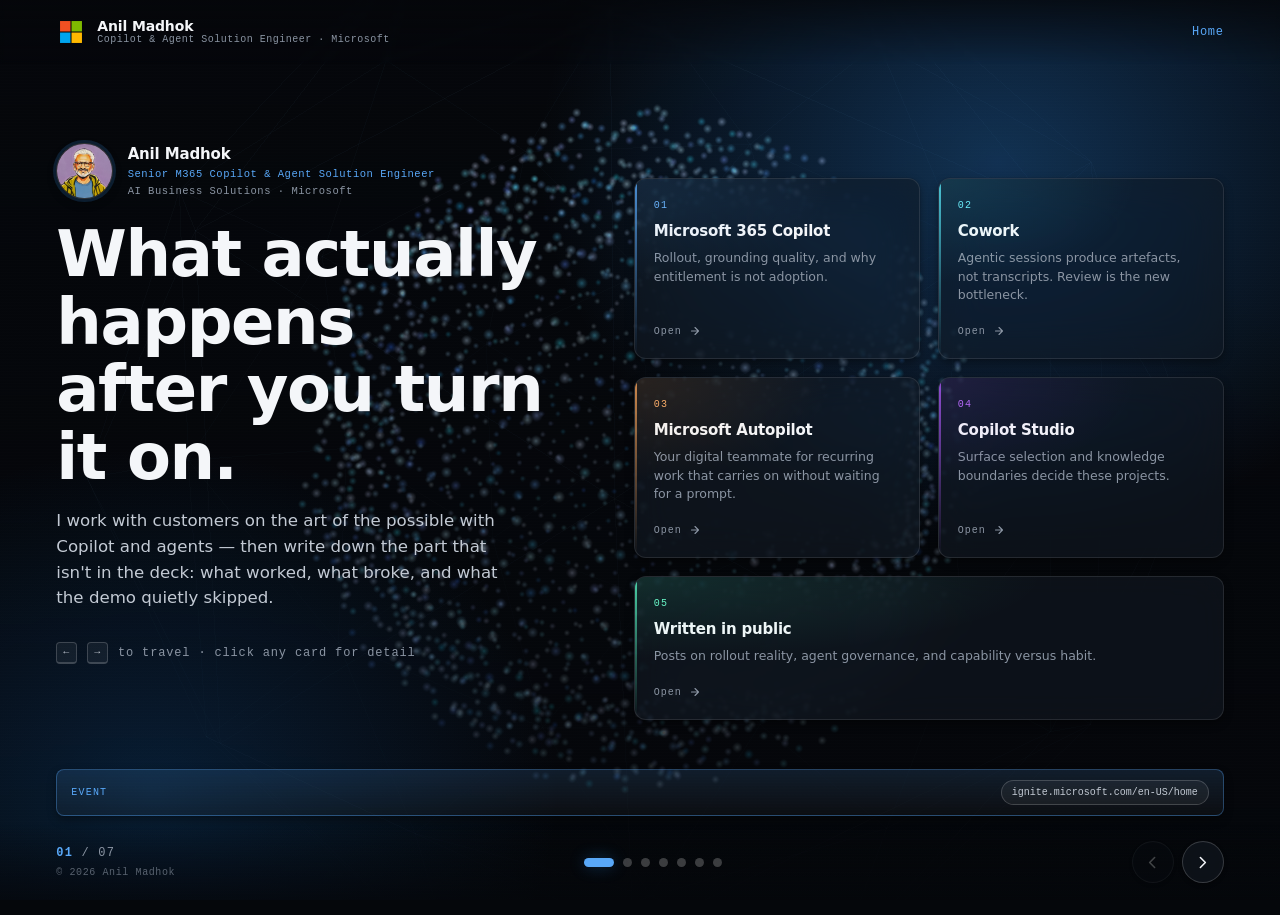
==== commit 2ccd36ef: "Reposition Scout slide as Microsoft Autopilot - Rename the Scout tab/slide to Microsoft Autopilot  -" ====
--- a/index.html
+++ b/index.html
@@ -163,7 +163,7 @@
 })();
 </script>
 
-<script src="data/content.js?v=a6bdb2ce"></script>
+<script src="data/content.js?v=9dbaf7e5"></script>
 <script src="js/deck.js?v=a09e9501"></script>
 <!-- three.js is 654 KB — 85% of the payload — and the deck is fully usable
      without it (the CSS veil is a complete fallback). Load it after the
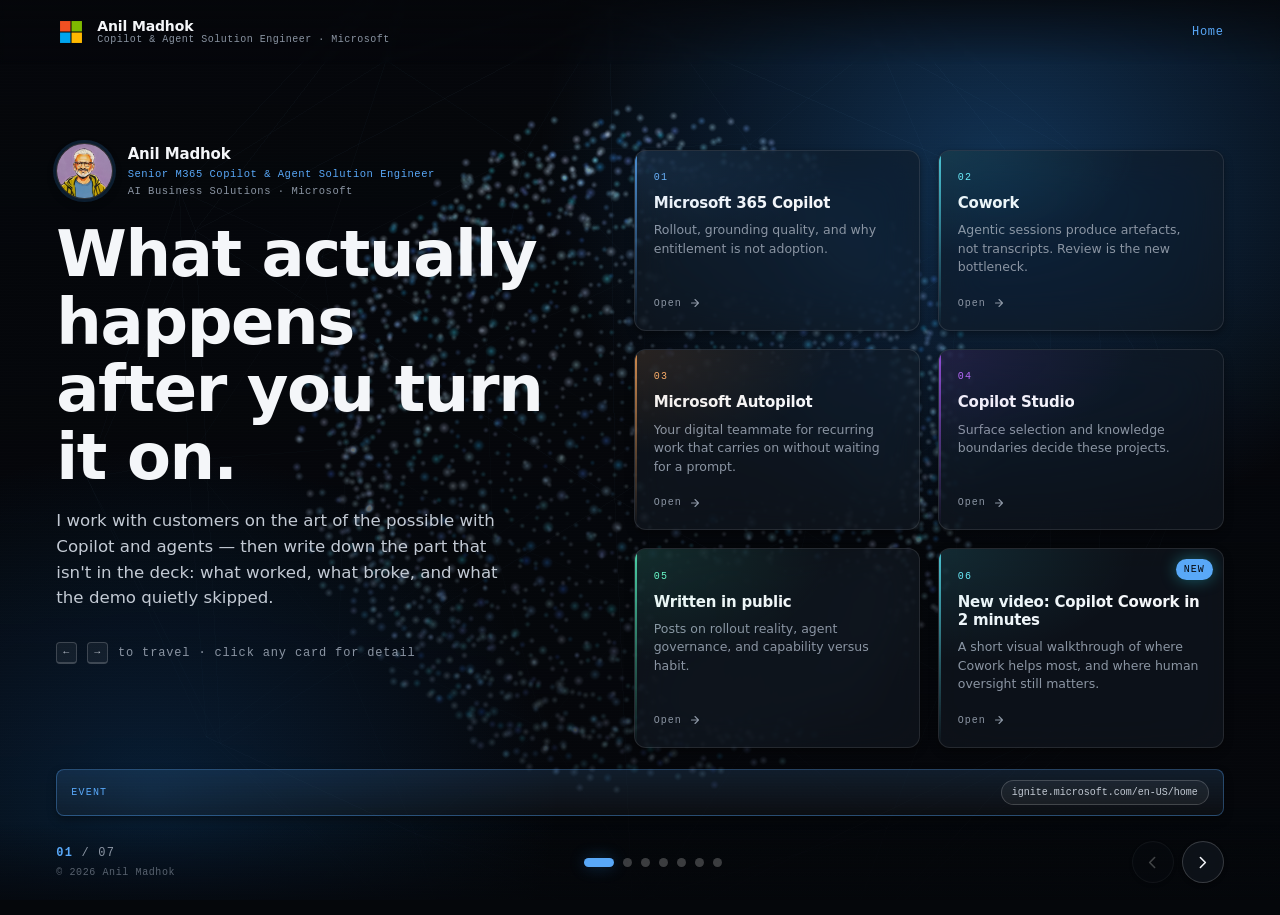
==== commit 46d21c04: "Add NEW video card to Home slide - Add sixth Home card promoting the Cowork video walkthrough  - Add" ====
--- a/index.html
+++ b/index.html
@@ -52,7 +52,7 @@
 </script>
 
 <link rel="icon" href="data:image/svg+xml,%3Csvg xmlns='http://www.w3.org/2000/svg' viewBox='0 0 32 32'%3E%3Crect width='32' height='32' rx='8' fill='%232899F5'/%3E%3Cpath d='M9 22 L16 10 L23 22' stroke='%23041018' stroke-width='2.8' fill='none' stroke-linecap='round' stroke-linejoin='round'/%3E%3C/svg%3E" />
-<link rel="stylesheet" href="css/deck.css?v=c14575dd" />
+<link rel="stylesheet" href="css/deck.css?v=fd3e0b22" />
 </head>
 
 <body>
@@ -163,8 +163,8 @@
 })();
 </script>
 
-<script src="data/content.js?v=9dbaf7e5"></script>
-<script src="js/deck.js?v=a09e9501"></script>
+<script src="data/content.js?v=c1c78a91"></script>
+<script src="js/deck.js?v=9b582ad6"></script>
 <!-- three.js is 654 KB — 85% of the payload — and the deck is fully usable
      without it (the CSS veil is a complete fallback). Load it after the
      content has painted, then attach the atmosphere. -->
--- a/css/deck.css
+++ b/css/deck.css
@@ -415,6 +415,22 @@
 .card:hover::before { opacity: 1; }
 .card:active { transform: translateY(-1px); }
 
+.c-badge {
+  position: absolute;
+  top: 10px;
+  right: 10px;
+  z-index: 2;
+  font-family: var(--mono);
+  font-size: 10px;
+  letter-spacing: .1em;
+  text-transform: uppercase;
+  color: #05070b;
+  background: var(--accent);
+  border-radius: var(--r-circ);
+  padding: 3px 8px;
+  box-shadow: 0 0 16px hsl(var(--c-hue, var(--hue)) 95% 58% / .36);
+}
+
 .c-meta {
   font-family: var(--mono); font-size: var(--f-caption2); letter-spacing: .13em;
   text-transform: uppercase; color: hsl(var(--c-hue, var(--hue)) 92% 70%);
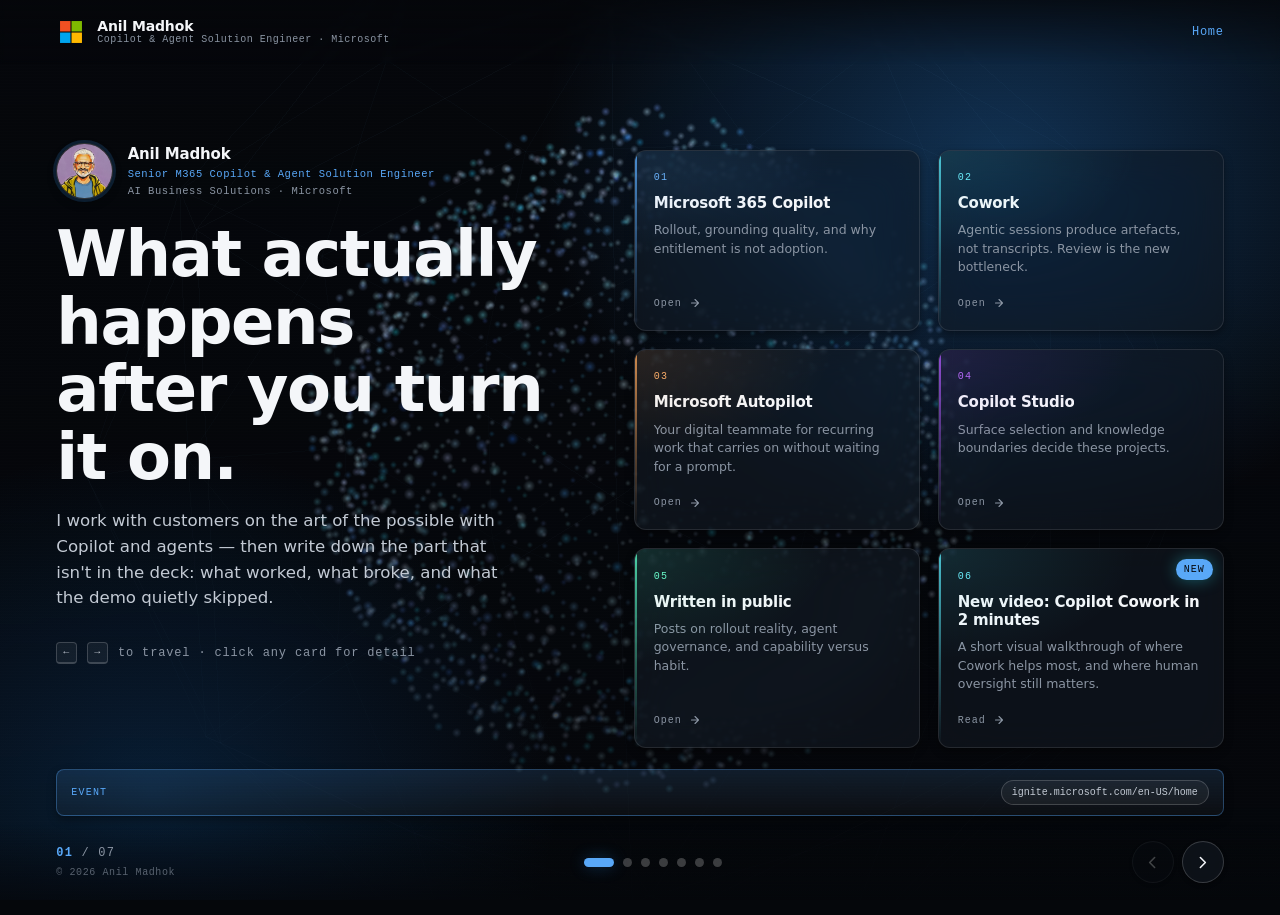
==== commit 165d316f: "Open Home NEW card directly as video - Replace Home NEW card slide jump with embedded video modal  -" ====
--- a/index.html
+++ b/index.html
@@ -163,7 +163,7 @@
 })();
 </script>
 
-<script src="data/content.js?v=c1c78a91"></script>
+<script src="data/content.js?v=75de322d"></script>
 <script src="js/deck.js?v=9b582ad6"></script>
 <!-- three.js is 654 KB — 85% of the payload — and the deck is fully usable
      without it (the CSS veil is a complete fallback). Load it after the
